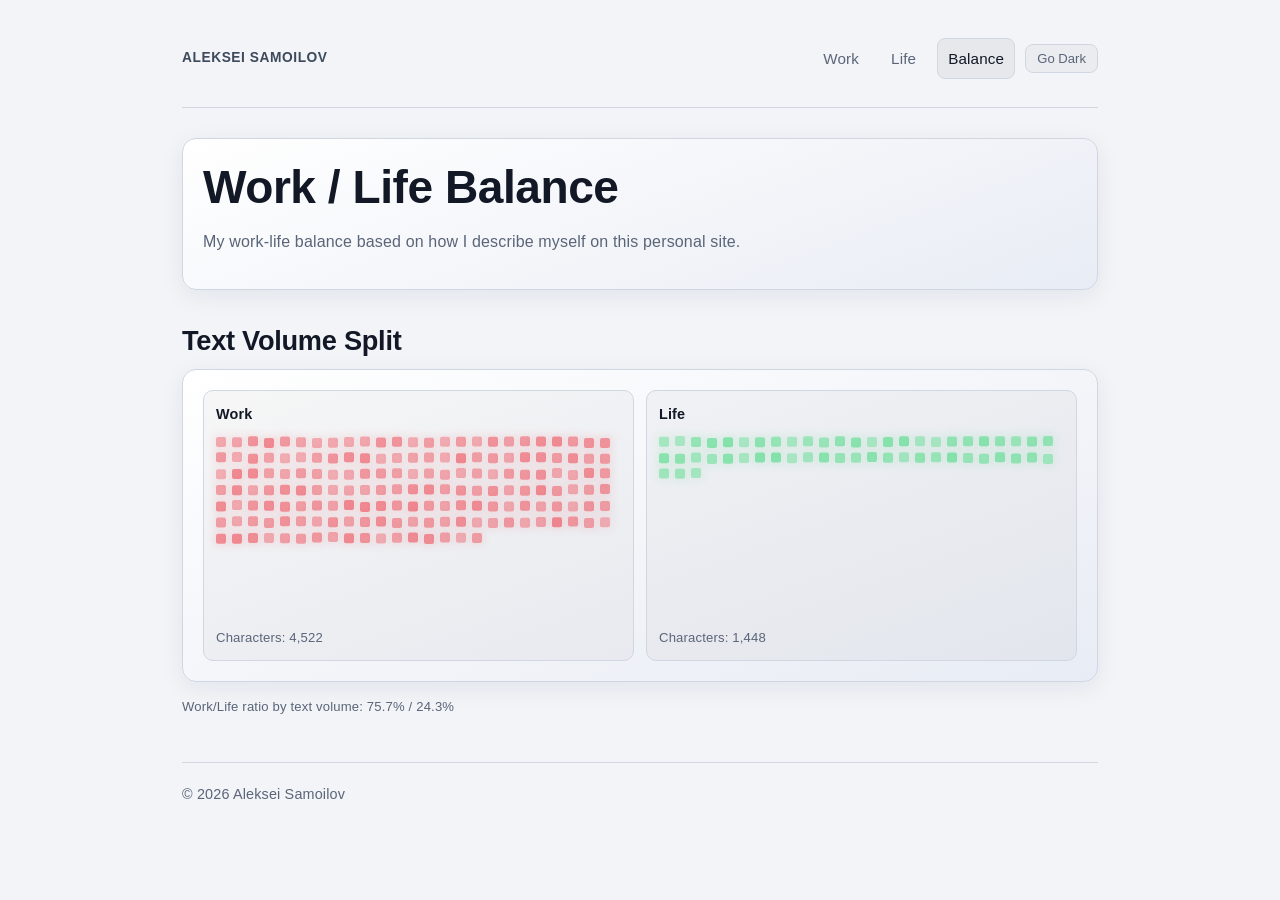
==== balance/index.html @ 09c709a3 "Fix clean URLs by using index.html folders on GitHub Pages. Extensionless root files were served as " ====
<!doctype html>
<html lang="en">
  <head>
    <meta charset="UTF-8" />
    <script>
      (function () {
        try {
          if (localStorage.getItem("theme") === "dark") document.documentElement.dataset.theme = "dark";
        } catch (e) {}
      })();
    </script>
    <meta name="viewport" content="width=device-width, initial-scale=1.0" />
    <meta name="description" content="A small easter-egg page about work/life balance." />
    <meta property="og:title" content="Balance | Aleksei Samoilov" />
    <meta property="og:description" content="A tiny easter egg." />
    <meta property="og:type" content="website" />
    <title>Balance | Aleksei Samoilov</title>
    <link rel="stylesheet" href="/assets/css/main.css" />
  </head>
  <body>
    <main class="container">
      <header class="site-header">
        <div class="brand" data-owner-name>Aleksei Samoilov</div>
        <div class="site-header-end">
          <nav class="nav" aria-label="Main navigation">
            <a href="/work">Work</a>
            <a href="/life">Life</a>
            <a class="active" href="/balance">Balance</a>
          </nav>
          <button type="button" class="theme-toggle" data-theme-toggle aria-pressed="false" aria-label="Go to dark theme">
            Go Dark
          </button>
        </div>
      </header>

      <section class="hero card balance-hero" aria-labelledby="balance-title">
        <h1 id="balance-title">Work / Life Balance</h1>
        <p class="muted">My work-life balance based on how I describe myself on this personal site.</p>
      </section>

      <section aria-labelledby="balance-chart-title">
        <h2 id="balance-chart-title">Text Volume Split</h2>
        <div class="balance-chart card" data-balance-chart>
          <div class="balance-column balance-column--work">
            <div class="balance-column-title">Work</div>
            <div class="cube-field cube-field--work" data-cube-field="work"></div>
            <p class="balance-meta" data-balance-meta="work">Characters: ...</p>
          </div>
          <div class="balance-column balance-column--life">
            <div class="balance-column-title">Life</div>
            <div class="cube-field cube-field--life" data-cube-field="life"></div>
            <p class="balance-meta" data-balance-meta="life">Characters: ...</p>
          </div>
        </div>
        <p class="muted balance-ratio" data-balance-ratio>Loading ratio...</p>
        <p class="muted balance-fallback" data-balance-fallback hidden>
          Could not auto-read page text in this environment. Open via local server or GitHub Pages to see live ratio.
        </p>
      </section>

      <footer class="site-footer">
        <span>&copy; <span data-current-year></span> <span data-owner-name>Aleksei Samoilov</span></span>
      </footer>
    </main>
    <script src="/assets/js/site.config.js"></script>
    <script src="/assets/js/main.js"></script>
  </body>
</html>
---- assets/css/main.css ----
:root {
  --bg: #f2f4f8;
  --surface: #ffffff;
  --surface-strong: #e8ecf4;
  --text: #121826;
  --muted: #5a6578;
  --accent: #3a5fbf;
  --border: #d0d7e3;
  --ring: rgba(58, 95, 191, 0.4);
  --brand: #3d4a5c;
  --nav-active-bg: rgba(0, 0, 0, 0.05);
  --card-shadow: 0 6px 24px rgba(15, 23, 42, 0.07);
  --link-hover: #2847a3;
  --gantt-label-link: #2847a3;
  --gantt-label-link-hover: #1f387d;
  --gantt-track-bg: rgba(0, 0, 0, 0.04);
  --gantt-bar-text: #1a2332;
  --social-link-bg: rgba(0, 0, 0, 0.03);
  --social-badge-fg: #2c3d5c;
  --button-bg: rgba(58, 95, 191, 0.12);
  --button-bg-hover: rgba(58, 95, 191, 0.2);
  --button-border-hover: #5a7fd4;
  --chip-bg: rgba(0, 0, 0, 0.04);
  --image-shadow: 0 8px 24px rgba(15, 23, 42, 0.1);
  --stack-bg-l: 94%;
  --stack-bg-a: 0.95;
  --stack-border-a: 0.45;
  --stack-fg-l: 26%;
  --max-width: 960px;
  color-scheme: light;
}

html[data-theme="dark"] {
  --bg: #0a0c0f;
  --surface: #0f1318;
  --surface-strong: #131922;
  --text: #eef2f7;
  --muted: #9ca9bb;
  --accent: #8fb3ff;
  --border: #202937;
  --ring: rgba(143, 179, 255, 0.35);
  --brand: #d5deeb;
  --nav-active-bg: rgba(255, 255, 255, 0.02);
  --card-shadow: 0 10px 35px rgba(0, 0, 0, 0.18);
  --link-hover: #bfd3ff;
  --gantt-label-link: #c9dcff;
  --gantt-label-link-hover: #e5efff;
  --gantt-track-bg: rgba(255, 255, 255, 0.01);
  --gantt-bar-text: #eaf0f8;
  --social-link-bg: rgba(255, 255, 255, 0.02);
  --social-badge-fg: #dce7ff;
  --button-bg: rgba(143, 179, 255, 0.08);
  --button-bg-hover: rgba(143, 179, 255, 0.17);
  --button-border-hover: #bfd3ff;
  --chip-bg: rgba(255, 255, 255, 0.01);
  --image-shadow: 0 12px 30px rgba(0, 0, 0, 0.25);
  --stack-bg-l: 24%;
  --stack-bg-a: 0.32;
  --stack-border-a: 0.5;
  --stack-fg-l: 94%;
  color-scheme: dark;
}

*,
*::before,
*::after {
  box-sizing: border-box;
}

html,
body {
  margin: 0;
  padding: 0;
}

body {
  font-family: Inter, -apple-system, BlinkMacSystemFont, "Segoe UI", Roboto, sans-serif;
  background: var(--bg);
  color: var(--text);
  line-height: 1.65;
  letter-spacing: 0.01em;
}

a {
  color: var(--accent);
  text-decoration: none;
  transition: color 140ms ease;
}

a:hover,
a:focus-visible {
  color: var(--link-hover);
}

a:focus-visible,
.button:focus-visible,
.nav a:focus-visible {
  outline: 2px solid var(--ring);
  outline-offset: 2px;
  border-radius: 8px;
}

.container {
  max-width: var(--max-width);
  margin: 0 auto;
  padding: 34px 22px 72px;
}

.site-header {
  display: flex;
  justify-content: space-between;
  align-items: center;
  gap: 16px;
  padding: 4px 0 28px;
  border-bottom: 1px solid var(--border);
}

.brand {
  font-weight: 600;
  letter-spacing: 0.04em;
  text-transform: uppercase;
  color: var(--brand);
  font-size: 0.86rem;
}

.site-header-end {
  display: flex;
  align-items: center;
  gap: 10px;
  flex-wrap: wrap;
}

.nav {
  display: flex;
  gap: 10px;
  flex-wrap: wrap;
}

.theme-toggle {
  flex-shrink: 0;
  margin: 0;
  padding: 6px 11px;
  border-radius: 8px;
  border: 1px solid var(--border);
  background: var(--social-link-bg);
  color: var(--muted);
  font-size: 0.82rem;
  font-family: inherit;
  cursor: pointer;
  transition: color 140ms ease, border-color 140ms ease, background-color 140ms ease;
}

.theme-toggle:hover,
.theme-toggle:focus-visible {
  color: var(--text);
  border-color: var(--border);
  background: var(--nav-active-bg);
}

.theme-toggle:focus-visible {
  outline: 2px solid var(--ring);
  outline-offset: 2px;
}

.theme-toggle[aria-pressed="true"] {
  color: var(--text);
  border-color: var(--accent);
  background: var(--button-bg);
}

.nav a {
  color: var(--muted);
  padding: 7px 10px;
  border-radius: 8px;
  border: 1px solid transparent;
  font-size: 0.95rem;
}

.nav a.active {
  color: var(--text);
  border-color: var(--border);
  background: var(--nav-active-bg);
}

.nav a:hover {
  border-color: var(--border);
  color: var(--text);
}

.hero {
  margin-top: 30px;
  margin-bottom: 34px;
}

.hero-profile {
  display: flex;
  align-items: center;
  gap: 22px;
}

.avatar {
  width: 192px;
  height: 192px;
  border-radius: 16px;
  object-fit: cover;
  object-position: center;
  border: 1px solid var(--border);
  box-shadow: var(--image-shadow);
  flex-shrink: 0;
}

.hero-work {
  display: flex;
  align-items: center;
  gap: 18px;
}

.blog-row {
  display: flex;
  align-items: center;
  gap: 18px;
}

.blog-icon {
  width: 158px;
  height: 158px;
  border-radius: 12px;
  object-fit: cover;
  border: 1px solid var(--border);
  box-shadow: var(--image-shadow);
  flex-shrink: 0;
}

.blog-row .button {
  font-size: 0.96rem;
  padding: 10px 15px;
}

.work-icon {
  width: 148px;
  height: 148px;
  border-radius: 14px;
  object-fit: cover;
  object-position: center;
  border: 1px solid var(--border);
  box-shadow: var(--image-shadow);
  flex-shrink: 0;
}

.family-sticker {
  display: block;
  width: min(100%, 520px);
  height: auto;
  margin: 4px auto;
  opacity: 0.92;
}

h1,
h2,
h3 {
  line-height: 1.22;
  margin: 0 0 10px;
  letter-spacing: -0.01em;
}

h1 {
  font-size: clamp(2.1rem, 3.6vw, 3.2rem);
  margin-bottom: 14px;
}

.hero-intro-title {
  font-size: clamp(1.7rem, 2.7vw, 2.45rem);
}

.hero-work .hero-intro-title {
  white-space: nowrap;
}

h2 {
  font-size: clamp(1.22rem, 2.2vw, 1.7rem);
  margin-top: 34px;
  margin-bottom: 12px;
}

section[aria-labelledby="stack-heading"] h2 {
  margin-bottom: 8px;
}

p {
  margin: 0 0 13px;
  max-width: 68ch;
}

.muted {
  color: var(--muted);
}

.card {
  background: linear-gradient(160deg, var(--surface), var(--surface-strong));
  border: 1px solid var(--border);
  border-radius: 14px;
  padding: 20px;
  margin-bottom: 14px;
  box-shadow: var(--card-shadow);
}

.card--stack {
  padding: 10px 12px;
}

.list {
  list-style: none;
  padding: 0;
  margin: 0;
  display: grid;
  gap: 10px;
}

.social-list {
  display: flex;
  flex-wrap: wrap;
  gap: 10px;
  list-style: none;
  margin: 0;
  padding: 0;
}

.social-item {
  margin: 0;
}

.social-link {
  --social-tint: rgba(143, 179, 255, 0.12);
  --social-border: rgba(143, 179, 255, 0.35);
  --social-badge-bg: rgba(143, 179, 255, 0.2);
  display: inline-flex;
  align-items: center;
  gap: 8px;
  min-height: 40px;
  padding: 8px 12px 8px 8px;
  border: 1px solid var(--border);
  border-radius: 10px;
  background: var(--social-link-bg);
  color: var(--text);
}

.social-link:hover,
.social-link:focus-visible {
  border-color: var(--social-border);
  background: var(--social-tint);
  color: var(--text);
}

.social-badge {
  width: 24px;
  height: 24px;
  border-radius: 6px;
  display: inline-flex;
  align-items: center;
  justify-content: center;
  border: 1px solid var(--border);
  background: var(--social-badge-bg);
  color: var(--social-badge-fg);
  font-size: 0.72rem;
  font-weight: 700;
  letter-spacing: 0.03em;
}

.social-label {
  font-size: 0.9rem;
  white-space: nowrap;
}

.social-link--telegram {
  --social-tint: rgba(84, 170, 235, 0.14);
  --social-border: rgba(84, 170, 235, 0.38);
  --social-badge-bg: rgba(84, 170, 235, 0.24);
}

.social-link--instagram {
  --social-tint: rgba(219, 92, 146, 0.14);
  --social-border: rgba(219, 92, 146, 0.4);
  --social-badge-bg: rgba(219, 92, 146, 0.24);
}

.social-link--facebook {
  --social-tint: rgba(92, 132, 225, 0.14);
  --social-border: rgba(92, 132, 225, 0.38);
  --social-badge-bg: rgba(92, 132, 225, 0.23);
}

.social-link--strava {
  --social-tint: rgba(252, 118, 46, 0.14);
  --social-border: rgba(252, 118, 46, 0.4);
  --social-badge-bg: rgba(252, 118, 46, 0.26);
}

.social-link--wandrer {
  --social-tint: rgba(117, 199, 127, 0.14);
  --social-border: rgba(117, 199, 127, 0.4);
  --social-badge-bg: rgba(117, 199, 127, 0.24);
}

.chips {
  display: flex;
  flex-wrap: wrap;
  gap: 10px;
}

.chips--stack {
  gap: 5px 6px;
}

.chips--stack .chip {
  --chip-h: 210;
  padding: 2px 8px;
  font-size: 0.76rem;
  line-height: 1.35;
  border-color: hsl(var(--chip-h) 55% 50% / var(--stack-border-a));
  background: hsl(var(--chip-h) 45% var(--stack-bg-l) / var(--stack-bg-a));
  color: hsl(var(--chip-h) 40% var(--stack-fg-l));
}

.chips--stack .chip:nth-child(12n + 1) {
  --chip-h: 12;
}
.chips--stack .chip:nth-child(12n + 2) {
  --chip-h: 42;
}
.chips--stack .chip:nth-child(12n + 3) {
  --chip-h: 72;
}
.chips--stack .chip:nth-child(12n + 4) {
  --chip-h: 102;
}
.chips--stack .chip:nth-child(12n + 5) {
  --chip-h: 132;
}
.chips--stack .chip:nth-child(12n + 6) {
  --chip-h: 162;
}
.chips--stack .chip:nth-child(12n + 7) {
  --chip-h: 192;
}
.chips--stack .chip:nth-child(12n + 8) {
  --chip-h: 222;
}
.chips--stack .chip:nth-child(12n + 9) {
  --chip-h: 252;
}
.chips--stack .chip:nth-child(12n + 10) {
  --chip-h: 282;
}
.chips--stack .chip:nth-child(12n + 11) {
  --chip-h: 312;
}
.chips--stack .chip:nth-child(12n + 12) {
  --chip-h: 342;
}

.gantt {
  --gantt-label-col: 220px;
  overflow-x: hidden;
  padding: 16px;
}

.gantt-legend {
  display: flex;
  gap: 16px;
  flex-wrap: wrap;
  margin-bottom: 12px;
  color: var(--muted);
  font-size: 0.85rem;
}

.legend-dot {
  width: 10px;
  height: 10px;
  border-radius: 999px;
  display: inline-block;
  margin-right: 7px;
  vertical-align: middle;
}

.legend-dot--work {
  background: #6ea8fe;
}

.legend-dot--mentoring {
  background: #8bc58f;
}

.gantt-axis-row {
  display: grid;
  grid-template-columns: var(--gantt-label-col) 1fr;
  gap: 12px;
}

.gantt-axis-label {
  min-height: 1px;
}

.gantt-axis {
  position: relative;
  height: 18px;
  margin-bottom: 10px;
  border-bottom: 1px dashed var(--border);
}

.gantt-year {
  position: absolute;
  transform: translateX(-50%);
  bottom: -2px;
  font-size: 0.7rem;
  color: var(--muted);
}

.gantt-year.gantt-year--start {
  transform: translateX(0);
}

.gantt-year.gantt-year--end {
  transform: translateX(-100%);
}

.gantt-row {
  display: grid;
  grid-template-columns: var(--gantt-label-col) 1fr;
  gap: 12px;
  align-items: center;
  margin-bottom: 8px;
}

.gantt-label {
  color: var(--text);
  font-size: 0.8rem;
  line-height: 1.35;
}

.gantt-label a {
  color: var(--gantt-label-link);
  text-decoration: underline;
  text-underline-offset: 2px;
}

.gantt-label a:hover,
.gantt-label a:focus-visible {
  color: var(--gantt-label-link-hover);
}

.gantt-track {
  position: relative;
  height: 30px;
  background: var(--gantt-track-bg);
  border: 1px solid var(--border);
  border-radius: 8px;
}

.gantt-bar {
  position: absolute;
  top: 4px;
  height: 20px;
  border-radius: 6px;
  display: inline-flex;
  align-items: center;
  padding: 0 8px;
  white-space: nowrap;
  font-size: 0.68rem;
  color: var(--gantt-bar-text);
  overflow: hidden;
  text-overflow: ellipsis;
}

.gantt-bar--work {
  background: rgba(110, 168, 254, 0.32);
  border: 1px solid rgba(110, 168, 254, 0.6);
}

.gantt-bar--mentoring {
  background: rgba(139, 197, 143, 0.28);
  border: 1px solid rgba(139, 197, 143, 0.6);
}

.achievements-carousel {
  padding-bottom: 16px;
}

.achievements-carousel:focus-visible {
  outline: 2px solid var(--ring);
  outline-offset: 3px;
}

.carousel-viewport {
  overflow-x: hidden;
  overflow-y: auto;
  max-height: min(560px, 78vh);
  min-height: 220px;
  scrollbar-gutter: stable;
}

.carousel-track {
  display: flex;
  transition: transform 280ms ease;
  will-change: transform;
}

.carousel-slide {
  flex: 0 0 100%;
  min-width: 100%;
  padding-right: 2px;
  box-sizing: border-box;
}

.carousel-slide h3 {
  margin-bottom: 6px;
  font-size: 1.05rem;
}

.carousel-slide-tagline {
  margin-bottom: 10px;
  font-size: 0.88rem;
  max-width: 70ch;
}

.carousel-slide-list {
  margin: 0;
  padding-left: 1.15em;
  max-width: 70ch;
  font-size: 0.9rem;
  line-height: 1.55;
  color: var(--text);
}

.carousel-slide-list li {
  margin-bottom: 8px;
}

.carousel-slide-list li:last-child {
  margin-bottom: 0;
}

.carousel-role + .carousel-role {
  margin-top: 14px;
  padding-top: 14px;
  border-top: 1px solid var(--border);
}

.carousel-role-heading {
  font-size: 0.92rem;
  font-weight: 600;
  margin: 0 0 2px;
  color: var(--text);
  line-height: 1.28;
}

.carousel-role-scope {
  font-weight: 500;
  color: var(--muted);
  font-size: 0.88em;
}

.carousel-role-dates {
  margin: 0 0 8px;
  font-size: 0.8rem;
}

.carousel-role .carousel-slide-list {
  font-size: 0.86rem;
}

.carousel-controls {
  display: flex;
  align-items: center;
  justify-content: center;
  gap: 14px;
  margin-top: 16px;
  flex-wrap: wrap;
}

.carousel-btn {
  margin: 0;
  padding: 6px 12px;
  border-radius: 8px;
  border: 1px solid var(--border);
  background: var(--social-link-bg);
  color: var(--muted);
  font-size: 0.82rem;
  font-family: inherit;
  cursor: pointer;
  transition: color 140ms ease, border-color 140ms ease, background-color 140ms ease;
}

.carousel-btn:hover,
.carousel-btn:focus-visible {
  color: var(--text);
  border-color: var(--accent);
  background: var(--button-bg);
}

.carousel-btn:focus-visible {
  outline: 2px solid var(--ring);
  outline-offset: 2px;
}

.carousel-dots {
  display: flex;
  align-items: center;
  gap: 8px;
}

.carousel-dot {
  width: 10px;
  height: 10px;
  margin: 0;
  padding: 0;
  border: 1px solid var(--border);
  border-radius: 999px;
  background: var(--chip-bg);
  cursor: pointer;
  transition: background-color 140ms ease, border-color 140ms ease, transform 140ms ease;
}

.carousel-dot:hover,
.carousel-dot:focus-visible {
  border-color: var(--accent);
  transform: scale(1.08);
}

.carousel-dot:focus-visible {
  outline: 2px solid var(--ring);
  outline-offset: 2px;
}

.carousel-dot[aria-selected="true"] {
  background: var(--accent);
  border-color: var(--accent);
}

.carousel-live {
  margin: 0;
}

.balance-hero p {
  max-width: 72ch;
}

.balance-chart {
  display: grid;
  grid-template-columns: 1fr 1fr;
  gap: 12px;
}

.balance-column {
  border: 1px solid var(--border);
  border-radius: 10px;
  padding: 12px;
  background: var(--social-link-bg);
}

.balance-column-title {
  font-size: 0.9rem;
  font-weight: 600;
  margin-bottom: 10px;
}

.cube-field {
  min-height: 180px;
  display: flex;
  flex-wrap: wrap;
  align-content: flex-start;
  gap: 6px;
}

.cube {
  width: 10px;
  height: 10px;
  border-radius: 2px;
  display: inline-block;
}

.cube--work {
  background: rgba(238, 87, 98, 0.72);
  box-shadow: 0 0 10px rgba(238, 87, 98, 0.3);
}

.cube--life {
  background: rgba(86, 220, 139, 0.72);
  box-shadow: 0 0 10px rgba(86, 220, 139, 0.3);
}

.balance-meta,
.balance-ratio,
.balance-fallback {
  font-size: 0.82rem;
}

.balance-meta {
  margin-top: 10px;
  margin-bottom: 0;
  color: var(--muted);
}

.balance-ratio,
.balance-fallback {
  margin-top: 8px;
}

.chip {
  border: 1px solid var(--border);
  border-radius: 999px;
  padding: 5px 11px;
  color: var(--muted);
  font-size: 0.87rem;
  background: var(--chip-bg);
}

.button {
  display: inline-block;
  margin-top: 10px;
  padding: 10px 15px;
  border: 1px solid var(--accent);
  border-radius: 11px;
  color: var(--text);
  text-decoration: none;
  background: var(--button-bg);
  transition: transform 140ms ease, background-color 140ms ease, border-color 140ms ease;
}

.button:hover,
.button:focus-visible {
  background: var(--button-bg-hover);
  border-color: var(--button-border-hover);
  transform: translateY(-1px);
  text-decoration: none;
}

.site-footer {
  border-top: 1px solid var(--border);
  margin-top: 44px;
  padding-top: 20px;
  color: var(--muted);
  font-size: 0.9rem;
}

.sr-only {
  position: absolute;
  width: 1px;
  height: 1px;
  padding: 0;
  margin: -1px;
  overflow: hidden;
  clip: rect(0, 0, 0, 0);
  border: 0;
}

@media (max-width: 640px) {
  .container {
    padding: 24px 16px 48px;
  }

  .site-header {
    flex-direction: column;
    align-items: flex-start;
    gap: 12px;
    padding-bottom: 22px;
  }

  h1 {
    font-size: clamp(1.85rem, 8vw, 2.45rem);
  }

  .hero-work .hero-intro-title {
    white-space: normal;
  }

  .card {
    padding: 16px;
  }

  .card--stack {
    padding: 8px 10px;
  }

  .carousel-viewport {
    max-height: min(520px, 70vh);
    min-height: 200px;
  }

  .hero-profile {
    flex-direction: column;
    align-items: flex-start;
  }

  .hero-work {
    flex-direction: column;
    align-items: flex-start;
  }

  .blog-row {
    flex-direction: column;
    align-items: flex-start;
  }

  .blog-icon {
    width: 96px;
    height: 96px;
  }

  .avatar {
    width: 148px;
    height: 148px;
  }

  .work-icon {
    width: 128px;
    height: 128px;
  }

  .gantt {
    --gantt-label-col: 130px;
  }

  .gantt-row {
    gap: 8px;
  }

  .gantt-axis-row {
    grid-template-columns: var(--gantt-label-col) 1fr;
    gap: 8px;
  }

  .gantt-label {
    font-size: 0.72rem;
  }

  .balance-chart {
    grid-template-columns: 1fr;
  }

  .cube-field {
    min-height: 120px;
  }
}
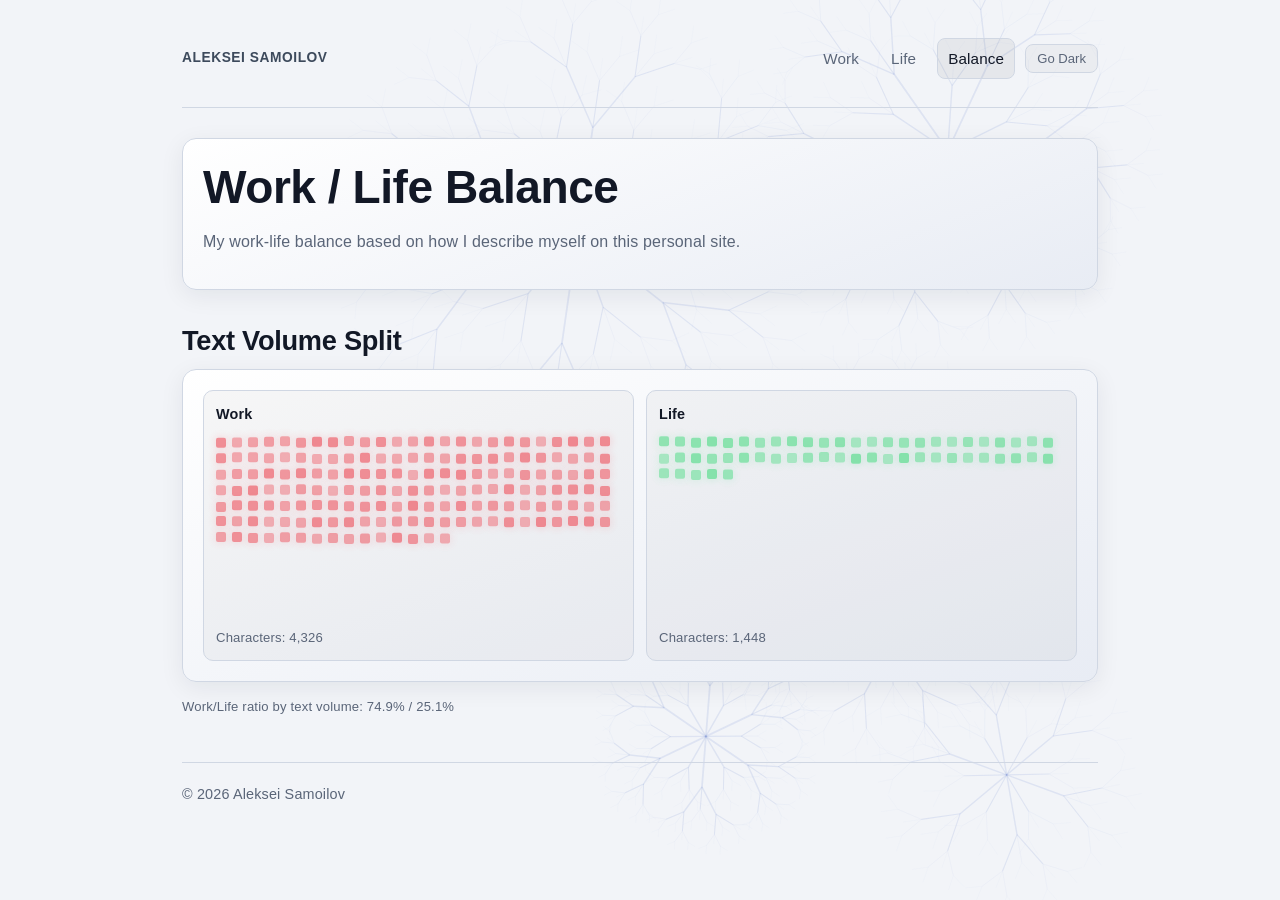
==== commit 17ac1c0c: "Add subtle fractal background animation with rare star sparks. Canvas ambient layer drifts abstract " ====
--- a/balance/index.html
+++ b/balance/index.html
@@ -63,6 +63,7 @@
       </footer>
     </main>
     <script src="/assets/js/site.config.js"></script>
+    <script src="/assets/js/ambient-bg.js"></script>
     <script src="/assets/js/main.js"></script>
   </body>
 </html>
--- a/assets/css/main.css
+++ b/assets/css/main.css
@@ -79,6 +79,17 @@
   color: var(--text);
   line-height: 1.65;
   letter-spacing: 0.01em;
+  position: relative;
+}
+
+#ambient-bg {
+  position: fixed;
+  inset: 0;
+  z-index: 0;
+  width: 100%;
+  height: 100%;
+  pointer-events: none;
+  display: block;
 }
 
 a {
@@ -101,9 +112,17 @@
 }
 
 .container {
+  position: relative;
+  z-index: 1;
   max-width: var(--max-width);
   margin: 0 auto;
   padding: 34px 22px 72px;
+}
+
+@media (prefers-reduced-motion: reduce) {
+  #ambient-bg {
+    display: none;
+  }
 }
 
 .site-header {
@@ -528,13 +547,27 @@
   grid-template-columns: var(--gantt-label-col) 1fr;
   gap: 12px;
   align-items: center;
-  margin-bottom: 8px;
+  margin-bottom: 12px;
 }
 
 .gantt-label {
+  display: flex;
+  flex-direction: column;
+  gap: 2px;
   color: var(--text);
   font-size: 0.8rem;
-  line-height: 1.35;
+  line-height: 1.3;
+  min-height: 44px;
+  justify-content: center;
+}
+
+.gantt-label-org {
+  font-weight: 600;
+}
+
+.gantt-label-role {
+  color: var(--muted);
+  font-size: 0.76rem;
 }
 
 .gantt-label a {
@@ -550,7 +583,7 @@
 
 .gantt-track {
   position: relative;
-  height: 30px;
+  height: 36px;
   background: var(--gantt-track-bg);
   border: 1px solid var(--border);
   border-radius: 8px;
@@ -558,17 +591,10 @@
 
 .gantt-bar {
   position: absolute;
-  top: 4px;
-  height: 20px;
+  top: 6px;
+  height: 24px;
   border-radius: 6px;
-  display: inline-flex;
-  align-items: center;
-  padding: 0 8px;
-  white-space: nowrap;
-  font-size: 0.68rem;
-  color: var(--gantt-bar-text);
-  overflow: hidden;
-  text-overflow: ellipsis;
+  cursor: help;
 }
 
 .gantt-bar--work {
@@ -922,6 +948,7 @@
 
   .gantt-row {
     gap: 8px;
+    margin-bottom: 10px;
   }
 
   .gantt-axis-row {
@@ -931,6 +958,20 @@
 
   .gantt-label {
     font-size: 0.72rem;
+    min-height: 40px;
+  }
+
+  .gantt-label-role {
+    font-size: 0.68rem;
+  }
+
+  .gantt-track {
+    height: 32px;
+  }
+
+  .gantt-bar {
+    top: 5px;
+    height: 22px;
   }
 
   .balance-chart {
